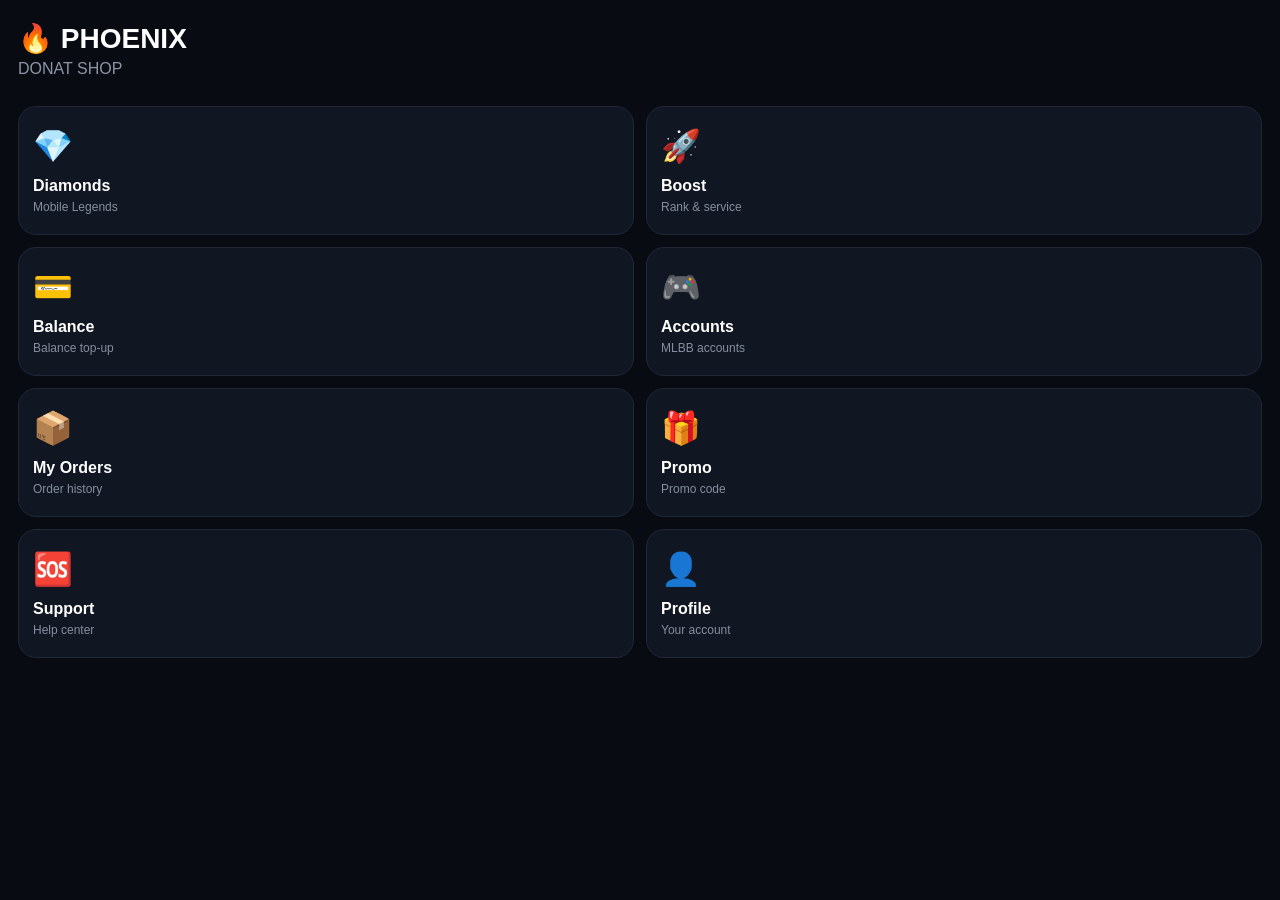
==== webapp/index.html @ 38d4d70e "Add initial HTML structure for Phoenix Donat Shop" ====
<!DOCTYPE html>
<html lang="uz">
<head>
    <meta charset="UTF-8">
    <meta
        name="viewport"
        content="width=device-width, initial-scale=1.0, maximum-scale=1.0, user-scalable=no"
    >

    <title>PHOENIX DONAT SHOP</title>

    <script src="https://telegram.org/js/telegram-web-app.js"></script>

    <style>
        * {
            box-sizing: border-box;
        }

        body {
            margin: 0;
            font-family: Arial, sans-serif;
            background: #080b12;
            color: white;
        }

        .header {
            padding: 22px 18px 10px;
        }

        .logo {
            font-size: 28px;
            font-weight: 800;
        }

        .subtitle {
            color: #8d95a5;
            margin-top: 5px;
        }

        .grid {
            display: grid;
            grid-template-columns: repeat(2, 1fr);
            gap: 12px;
            padding: 18px;
        }

        .card {
            background: #111722;
            border: 1px solid #202838;
            border-radius: 18px;
            padding: 20px 14px;
            min-height: 120px;
            cursor: pointer;
        }

        .icon {
            font-size: 32px;
        }

        .title {
            margin-top: 12px;
            font-size: 16px;
            font-weight: 700;
        }

        .description {
            margin-top: 5px;
            font-size: 12px;
            color: #858e9e;
        }

        .section {
            padding: 0 18px 20px;
        }

        .section-title {
            font-size: 20px;
            font-weight: 800;
            margin-bottom: 12px;
        }

        .package {
            display: flex;
            justify-content: space-between;
            align-items: center;
            background: #111722;
            border: 1px solid #202838;
            border-radius: 15px;
            padding: 15px;
            margin-bottom: 10px;
        }

        .package-name {
            font-weight: 700;
        }

        .package-price {
            color: #54e38e;
            font-weight: 700;
            margin-top: 4px;
        }

        .buy {
            background: #ffb300;
            color: #111;
            border: none;
            border-radius: 11px;
            padding: 10px 14px;
            font-weight: 800;
        }

        .loading {
            text-align: center;
            color: #858e9e;
            padding: 25px;
        }
    </style>
</head>

<body>

    <div class="header">
        <div class="logo">🔥 PHOENIX</div>
        <div class="subtitle">DONAT SHOP</div>
    </div>

    <div class="grid">

        <div class="card" onclick="showDiamonds()">
            <div class="icon">💎</div>
            <div class="title">Diamonds</div>
            <div class="description">Mobile Legends</div>
        </div>

        <div class="card">
            <div class="icon">🚀</div>
            <div class="title">Boost</div>
            <div class="description">Rank & service</div>
        </div>

        <div class="card">
            <div class="icon">💳</div>
            <div class="title">Balance</div>
            <div class="description">Balance top-up</div>
        </div>

        <div class="card">
            <div class="icon">🎮</div>
            <div class="title">Accounts</div>
            <div class="description">MLBB accounts</div>
        </div>

        <div class="card">
            <div class="icon">📦</div>
            <div class="title">My Orders</div>
            <div class="description">Order history</div>
        </div>

        <div class="card">
            <div class="icon">🎁</div>
            <div class="title">Promo</div>
            <div class="description">Promo code</div>
        </div>

        <div class="card">
            <div class="icon">🆘</div>
            <div class="title">Support</div>
            <div class="description">Help center</div>
        </div>

        <div class="card">
            <div class="icon">👤</div>
            <div class="title">Profile</div>
            <div class="description">Your account</div>
        </div>

    </div>

    <div class="section" id="diamondsSection" style="display:none;">

        <div class="section-title">
            💎 Mobile Legends
        </div>

        <div id="packages">
            <div class="loading">
                Paketlar yuklanmoqda...
            </div>
        </div>

    </div>

    <script>

        const tg = window.Telegram.WebApp;

        tg.ready();
        tg.expand();

        async function showDiamonds() {

            const section =
                document.getElementById("diamondsSection");

            section.style.display = "block";

            section.scrollIntoView({
                behavior: "smooth"
            });

            await loadPackages();
        }

        async function loadPackages() {

            const container =
                document.getElementById("packages");

            container.innerHTML =
                '<div class="loading">PlayPay paketlari yuklanmoqda...</div>';

            try {

                const response =
                    await fetch("/api/packages");

                const data =
                    await response.json();

                if (!data.ok) {

                    throw new Error(
                        data.error || "API error"
                    );
                }

                container.innerHTML = "";

                data.packages.forEach(package => {

                    const price =
                        package.charged?.amount ??
                        package.price?.amount ??
                        0;

                    const div =
                        document.createElement("div");

                    div.className = "package";

                    div.innerHTML = `
                        <div>
                            <div class="package-name">
                                💎 ${package.name}
                            </div>

                            <div class="package-price">
                                ${Number(price).toLocaleString()} UZS
                            </div>
                        </div>

                        <button
                            class="buy"
                            onclick="buyPackage(${package.paket_id})"
                        >
                            Olish
                        </button>
                    `;

                    container.appendChild(div);

                });

            } catch (error) {

                container.innerHTML =
                    `<div class="loading">
                        Paketlarni yuklashda xatolik.
                    </div>`;

                console.error(error);
            }
        }

        function buyPackage(packageId) {

            tg.showAlert(
                "Paket ID: " + packageId +
                "\\n\\nKeyingi bosqichda User ID va Server ID kiritish oynasini qo‘shamiz."
            );
        }

    </script>

</body>
  </html>
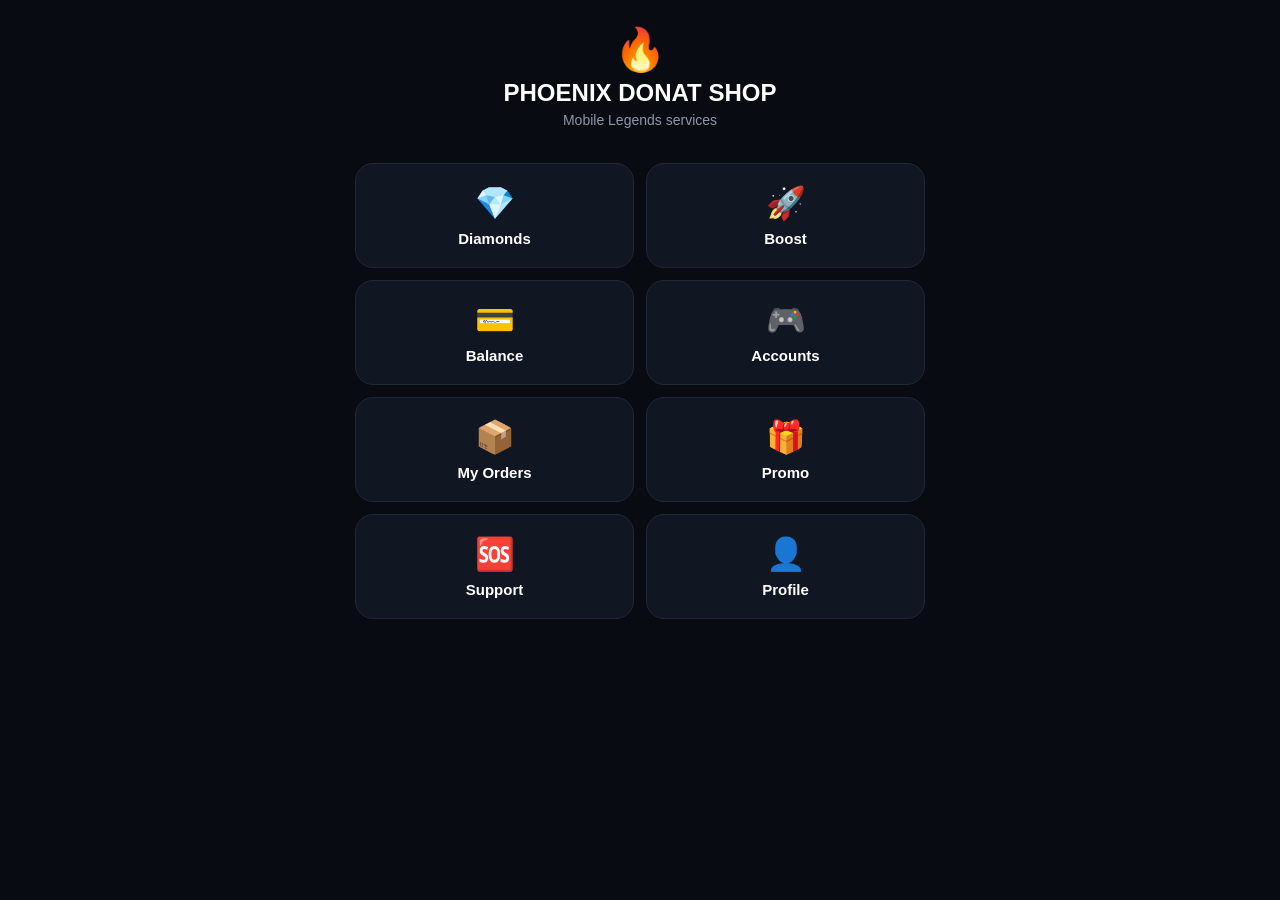
==== commit d21efeee: "Update index.html" ====
--- a/webapp/index.html
+++ b/webapp/index.html
@@ -4,7 +4,7 @@
     <meta charset="UTF-8">
     <meta
         name="viewport"
-        content="width=device-width, initial-scale=1.0, maximum-scale=1.0, user-scalable=no"
+        content="width=device-width, initial-scale=1.0, maximum-scale=1.0"
     >
 
     <title>PHOENIX DONAT SHOP</title>
@@ -14,175 +14,265 @@
     <style>
         * {
             box-sizing: border-box;
+            margin: 0;
+            padding: 0;
         }
 
         body {
-            margin: 0;
             font-family: Arial, sans-serif;
             background: #080b12;
             color: white;
+            min-height: 100vh;
         }
 
         .header {
-            padding: 22px 18px 10px;
+            text-align: center;
+            padding: 25px 15px 20px;
         }
 
         .logo {
-            font-size: 28px;
+            font-size: 42px;
+        }
+
+        .title {
+            font-size: 24px;
             font-weight: 800;
+            margin-top: 5px;
         }
 
         .subtitle {
-            color: #8d95a5;
+            color: #8e96a8;
             margin-top: 5px;
+            font-size: 14px;
+        }
+
+        .container {
+            padding: 15px;
+            max-width: 600px;
+            margin: auto;
         }
 
         .grid {
             display: grid;
             grid-template-columns: repeat(2, 1fr);
             gap: 12px;
-            padding: 18px;
         }
 
         .card {
             background: #111722;
             border: 1px solid #202838;
             border-radius: 18px;
-            padding: 20px 14px;
-            min-height: 120px;
+            padding: 20px 12px;
+            text-align: center;
             cursor: pointer;
+            transition: 0.15s;
+        }
+
+        .card:active {
+            transform: scale(0.97);
         }
 
         .icon {
             font-size: 32px;
-        }
-
-        .title {
-            margin-top: 12px;
-            font-size: 16px;
+            margin-bottom: 8px;
+        }
+
+        .card-title {
+            font-size: 15px;
             font-weight: 700;
         }
 
-        .description {
-            margin-top: 5px;
-            font-size: 12px;
-            color: #858e9e;
-        }
-
         .section {
-            padding: 0 18px 20px;
+            display: none;
+        }
+
+        .section.active {
+            display: block;
+        }
+
+        .back {
+            background: #171e2c;
+            border: none;
+            color: white;
+            padding: 11px 16px;
+            border-radius: 12px;
+            margin-bottom: 15px;
+            cursor: pointer;
         }
 
         .section-title {
-            font-size: 20px;
+            font-size: 22px;
             font-weight: 800;
-            margin-bottom: 12px;
-        }
-
-        .package {
-            display: flex;
-            justify-content: space-between;
-            align-items: center;
+            margin-bottom: 15px;
+        }
+
+        .region {
             background: #111722;
             border: 1px solid #202838;
             border-radius: 15px;
+            padding: 16px;
+            margin-bottom: 10px;
+            cursor: pointer;
+        }
+
+        .region-name {
+            font-weight: 700;
+            font-size: 16px;
+        }
+
+        .region-info {
+            color: #8e96a8;
+            font-size: 12px;
+            margin-top: 5px;
+        }
+
+        .package {
+            background: #111722;
+            border: 1px solid #202838;
+            border-radius: 16px;
             padding: 15px;
             margin-bottom: 10px;
         }
 
         .package-name {
             font-weight: 700;
+            font-size: 16px;
         }
 
         .package-price {
-            color: #54e38e;
-            font-weight: 700;
-            margin-top: 4px;
+            margin-top: 8px;
+            font-size: 15px;
+            color: #b9c2d4;
         }
 
         .buy {
-            background: #ffb300;
-            color: #111;
+            width: 100%;
             border: none;
+            background: #ffffff;
+            color: #080b12;
+            padding: 11px;
             border-radius: 11px;
-            padding: 10px 14px;
+            margin-top: 12px;
             font-weight: 800;
+            cursor: pointer;
         }
 
         .loading {
             text-align: center;
-            color: #858e9e;
-            padding: 25px;
+            color: #8e96a8;
+            padding: 30px 10px;
+        }
+
+        .error {
+            background: #28151a;
+            border: 1px solid #54252e;
+            color: #ff9ba8;
+            padding: 15px;
+            border-radius: 14px;
+            margin-bottom: 12px;
+        }
+
+        .empty {
+            text-align: center;
+            color: #8e96a8;
+            padding: 30px 10px;
         }
     </style>
 </head>
 
 <body>
 
-    <div class="header">
-        <div class="logo">🔥 PHOENIX</div>
-        <div class="subtitle">DONAT SHOP</div>
-    </div>
-
-    <div class="grid">
-
-        <div class="card" onclick="showDiamonds()">
-            <div class="icon">💎</div>
-            <div class="title">Diamonds</div>
-            <div class="description">Mobile Legends</div>
-        </div>
-
-        <div class="card">
-            <div class="icon">🚀</div>
-            <div class="title">Boost</div>
-            <div class="description">Rank & service</div>
-        </div>
-
-        <div class="card">
-            <div class="icon">💳</div>
-            <div class="title">Balance</div>
-            <div class="description">Balance top-up</div>
-        </div>
-
-        <div class="card">
-            <div class="icon">🎮</div>
-            <div class="title">Accounts</div>
-            <div class="description">MLBB accounts</div>
-        </div>
-
-        <div class="card">
-            <div class="icon">📦</div>
-            <div class="title">My Orders</div>
-            <div class="description">Order history</div>
-        </div>
-
-        <div class="card">
-            <div class="icon">🎁</div>
-            <div class="title">Promo</div>
-            <div class="description">Promo code</div>
-        </div>
-
-        <div class="card">
-            <div class="icon">🆘</div>
-            <div class="title">Support</div>
-            <div class="description">Help center</div>
-        </div>
-
-        <div class="card">
-            <div class="icon">👤</div>
-            <div class="title">Profile</div>
-            <div class="description">Your account</div>
-        </div>
-
-    </div>
-
-    <div class="section" id="diamondsSection" style="display:none;">
+<div class="header">
+    <div class="logo">🔥</div>
+    <div class="title">PHOENIX DONAT SHOP</div>
+    <div class="subtitle">Mobile Legends services</div>
+</div>
+
+
+<div class="container">
+
+    <!-- MAIN -->
+    <div id="main" class="section active">
+
+        <div class="grid">
+
+            <div class="card" onclick="openDiamonds()">
+                <div class="icon">💎</div>
+                <div class="card-title">Diamonds</div>
+            </div>
+
+            <div class="card" onclick="showSection('boost')">
+                <div class="icon">🚀</div>
+                <div class="card-title">Boost</div>
+            </div>
+
+            <div class="card" onclick="showSection('balance')">
+                <div class="icon">💳</div>
+                <div class="card-title">Balance</div>
+            </div>
+
+            <div class="card" onclick="showSection('accounts')">
+                <div class="icon">🎮</div>
+                <div class="card-title">Accounts</div>
+            </div>
+
+            <div class="card" onclick="showSection('orders')">
+                <div class="icon">📦</div>
+                <div class="card-title">My Orders</div>
+            </div>
+
+            <div class="card" onclick="showSection('promo')">
+                <div class="icon">🎁</div>
+                <div class="card-title">Promo</div>
+            </div>
+
+            <div class="card" onclick="showSection('support')">
+                <div class="icon">🆘</div>
+                <div class="card-title">Support</div>
+            </div>
+
+            <div class="card" onclick="showSection('profile')">
+                <div class="icon">👤</div>
+                <div class="card-title">Profile</div>
+            </div>
+
+        </div>
+
+    </div>
+
+
+    <!-- DIAMONDS -->
+    <div id="diamonds" class="section">
+
+        <button class="back" onclick="showSection('main')">
+            ← Orqaga
+        </button>
 
         <div class="section-title">
             💎 Mobile Legends
         </div>
 
-        <div id="packages">
+        <div id="regions">
+            <div class="loading">
+                Regionlar yuklanmoqda...
+            </div>
+        </div>
+
+    </div>
+
+
+    <!-- PACKAGES -->
+    <div id="packages" class="section">
+
+        <button class="back" onclick="openDiamonds()">
+            ← Regionlar
+        </button>
+
+        <div id="packageTitle" class="section-title">
+            💎 Paketlar
+        </div>
+
+        <div id="packageList">
             <div class="loading">
                 Paketlar yuklanmoqda...
             </div>
@@ -190,107 +280,345 @@
 
     </div>
 
-    <script>
-
-        const tg = window.Telegram.WebApp;
-
-        tg.ready();
-        tg.expand();
-
-        async function showDiamonds() {
-
-            const section =
-                document.getElementById("diamondsSection");
-
-            section.style.display = "block";
-
-            section.scrollIntoView({
-                behavior: "smooth"
+
+    <!-- OTHER SECTIONS -->
+
+    <div id="boost" class="section">
+        <button class="back" onclick="showSection('main')">
+            ← Orqaga
+        </button>
+
+        <div class="section-title">🚀 Boost</div>
+
+        <div class="empty">
+            Boost xizmatlari tez orada qo‘shiladi.
+        </div>
+    </div>
+
+
+    <div id="balance" class="section">
+        <button class="back" onclick="showSection('main')">
+            ← Orqaga
+        </button>
+
+        <div class="section-title">💳 Balance</div>
+
+        <div class="empty">
+            Balance to‘ldirish tizimi tez orada qo‘shiladi.
+        </div>
+    </div>
+
+
+    <div id="accounts" class="section">
+        <button class="back" onclick="showSection('main')">
+            ← Orqaga
+        </button>
+
+        <div class="section-title">🎮 MLBB Accounts</div>
+
+        <div class="empty">
+            Account marketplace tez orada qo‘shiladi.
+        </div>
+    </div>
+
+
+    <div id="orders" class="section">
+        <button class="back" onclick="showSection('main')">
+            ← Orqaga
+        </button>
+
+        <div class="section-title">📦 My Orders</div>
+
+        <div class="empty">
+            Buyurtmalar hozircha mavjud emas.
+        </div>
+    </div>
+
+
+    <div id="promo" class="section">
+        <button class="back" onclick="showSection('main')">
+            ← Orqaga
+        </button>
+
+        <div class="section-title">🎁 Promo</div>
+
+        <div class="empty">
+            Promo kod tizimi tez orada qo‘shiladi.
+        </div>
+    </div>
+
+
+    <div id="support" class="section">
+        <button class="back" onclick="showSection('main')">
+            ← Orqaga
+        </button>
+
+        <div class="section-title">🆘 Support</div>
+
+        <div class="empty">
+            Support tizimi tez orada qo‘shiladi.
+        </div>
+    </div>
+
+
+    <div id="profile" class="section">
+        <button class="back" onclick="showSection('main')">
+            ← Orqaga
+        </button>
+
+        <div class="section-title">👤 Profile</div>
+
+        <div class="empty">
+            Profil tizimi tez orada qo‘shiladi.
+        </div>
+    </div>
+
+</div>
+
+
+<script>
+
+    const tg = window.Telegram.WebApp;
+
+    tg.ready();
+    tg.expand();
+
+
+    function showSection(id) {
+
+        document.querySelectorAll(".section").forEach(section => {
+            section.classList.remove("active");
+        });
+
+        document.getElementById(id).classList.add("active");
+
+        window.scrollTo(0, 0);
+    }
+
+
+    async function openDiamonds() {
+
+        showSection("diamonds");
+
+        const container = document.getElementById("regions");
+
+        container.innerHTML = `
+            <div class="loading">
+                Regionlar yuklanmoqda...
+            </div>
+        `;
+
+        try {
+
+            const response = await fetch("/api/regions");
+
+            const data = await response.json();
+
+            if (!data.ok) {
+                throw new Error(data.error || "API error");
+            }
+
+            const regions = data.regions || [];
+
+            if (regions.length === 0) {
+
+                container.innerHTML = `
+                    <div class="empty">
+                        MLBB regionlari topilmadi.
+                    </div>
+                `;
+
+                return;
+            }
+
+            container.innerHTML = "";
+
+            regions.forEach(game => {
+
+                const div = document.createElement("div");
+
+                div.className = "region";
+
+                div.innerHTML = `
+                    <div class="region-name">
+                        ${escapeHtml(game.name)}
+                    </div>
+
+                    <div class="region-info">
+                        ${game.packages_count || 0} ta paket
+                        ${game.requires_server ? " • Server ID kerak" : ""}
+                    </div>
+                `;
+
+                div.onclick = () => {
+                    loadPackages(
+                        game.game_id,
+                        game.name
+                    );
+                };
+
+                container.appendChild(div);
+
             });
 
-            await loadPackages();
-        }
-
-        async function loadPackages() {
-
-            const container =
-                document.getElementById("packages");
-
-            container.innerHTML =
-                '<div class="loading">PlayPay paketlari yuklanmoqda...</div>';
-
-            try {
-
-                const response =
-                    await fetch("/api/packages");
-
-                const data =
-                    await response.json();
-
-                if (!data.ok) {
-
-                    throw new Error(
-                        data.error || "API error"
+        } catch (error) {
+
+            console.error(error);
+
+            container.innerHTML = `
+                <div class="error">
+                    ❌ Regionlarni yuklashda xatolik:
+                    ${escapeHtml(error.message)}
+                </div>
+            `;
+        }
+    }
+
+
+    async function loadPackages(gameId, gameName) {
+
+        showSection("packages");
+
+        document.getElementById("packageTitle").innerText =
+            "💎 " + gameName;
+
+        const container =
+            document.getElementById("packageList");
+
+        container.innerHTML = `
+            <div class="loading">
+                Paketlar yuklanmoqda...
+            </div>
+        `;
+
+        try {
+
+            const response =
+                await fetch(`/api/packages/${gameId}`);
+
+            const data =
+                await response.json();
+
+            if (!data.ok) {
+                throw new Error(
+                    data.error || "API error"
+                );
+            }
+
+            const packages =
+                data.packages || [];
+
+            if (packages.length === 0) {
+
+                container.innerHTML = `
+                    <div class="empty">
+                        Bu region uchun paket topilmadi.
+                    </div>
+                `;
+
+                return;
+            }
+
+            container.innerHTML = "";
+
+            packages.forEach(pkg => {
+
+                const price =
+                    pkg.charged?.amount ??
+                    pkg.price?.amount ??
+                    0;
+
+                const currency =
+                    pkg.charged?.currency ??
+                    pkg.price?.currency ??
+                    "UZS";
+
+                const div =
+                    document.createElement("div");
+
+                div.className = "package";
+
+                div.innerHTML = `
+                    <div class="package-name">
+                        💎 ${escapeHtml(pkg.name || "Package")}
+                    </div>
+
+                    <div class="package-price">
+                        ${formatMoney(price)} ${currency}
+                    </div>
+
+                    <button class="buy">
+                        Olish
+                    </button>
+                `;
+
+                div.querySelector(".buy").onclick = () => {
+
+                    buyPackage(
+                        gameId,
+                        gameName,
+                        pkg
                     );
-                }
-
-                container.innerHTML = "";
-
-                data.packages.forEach(package => {
-
-                    const price =
-                        package.charged?.amount ??
-                        package.price?.amount ??
-                        0;
-
-                    const div =
-                        document.createElement("div");
-
-                    div.className = "package";
-
-                    div.innerHTML = `
-                        <div>
-                            <div class="package-name">
-                                💎 ${package.name}
-                            </div>
-
-                            <div class="package-price">
-                                ${Number(price).toLocaleString()} UZS
-                            </div>
-                        </div>
-
-                        <button
-                            class="buy"
-                            onclick="buyPackage(${package.paket_id})"
-                        >
-                            Olish
-                        </button>
-                    `;
-
-                    container.appendChild(div);
-
-                });
-
-            } catch (error) {
-
-                container.innerHTML =
-                    `<div class="loading">
-                        Paketlarni yuklashda xatolik.
-                    </div>`;
-
-                console.error(error);
-            }
-        }
-
-        function buyPackage(packageId) {
-
-            tg.showAlert(
-                "Paket ID: " + packageId +
-                "\\n\\nKeyingi bosqichda User ID va Server ID kiritish oynasini qo‘shamiz."
-            );
-        }
-
-    </script>
+
+                };
+
+                container.appendChild(div);
+
+            });
+
+        } catch (error) {
+
+            console.error(error);
+
+            container.innerHTML = `
+                <div class="error">
+                    ❌ Paketlarni yuklashda xatolik:
+                    ${escapeHtml(error.message)}
+                </div>
+            `;
+        }
+    }
+
+
+    function buyPackage(gameId, gameName, pkg) {
+
+        const price =
+            pkg.charged?.amount ??
+            pkg.price?.amount ??
+            0;
+
+        tg.showAlert(
+            "Tanlangan paket: " +
+            (pkg.name || "Package") +
+            "\nNarx: " +
+            formatMoney(price) +
+            " UZS" +
+            "\n\nKeyingi bosqichda User ID va Server ID kiritish oynasini qo‘shamiz."
+        );
+    }
+
+
+    function formatMoney(number) {
+
+        return Number(number).toLocaleString(
+            "uz-UZ"
+        );
+
+    }
+
+
+    function escapeHtml(value) {
+
+        return String(value)
+            .replaceAll("&", "&amp;")
+            .replaceAll("<", "&lt;")
+            .replaceAll(">", "&gt;")
+            .replaceAll('"', "&quot;")
+            .replaceAll("'", "&#039;");
+
+    }
+
+</script>
 
 </body>
-  </html>
+</html>
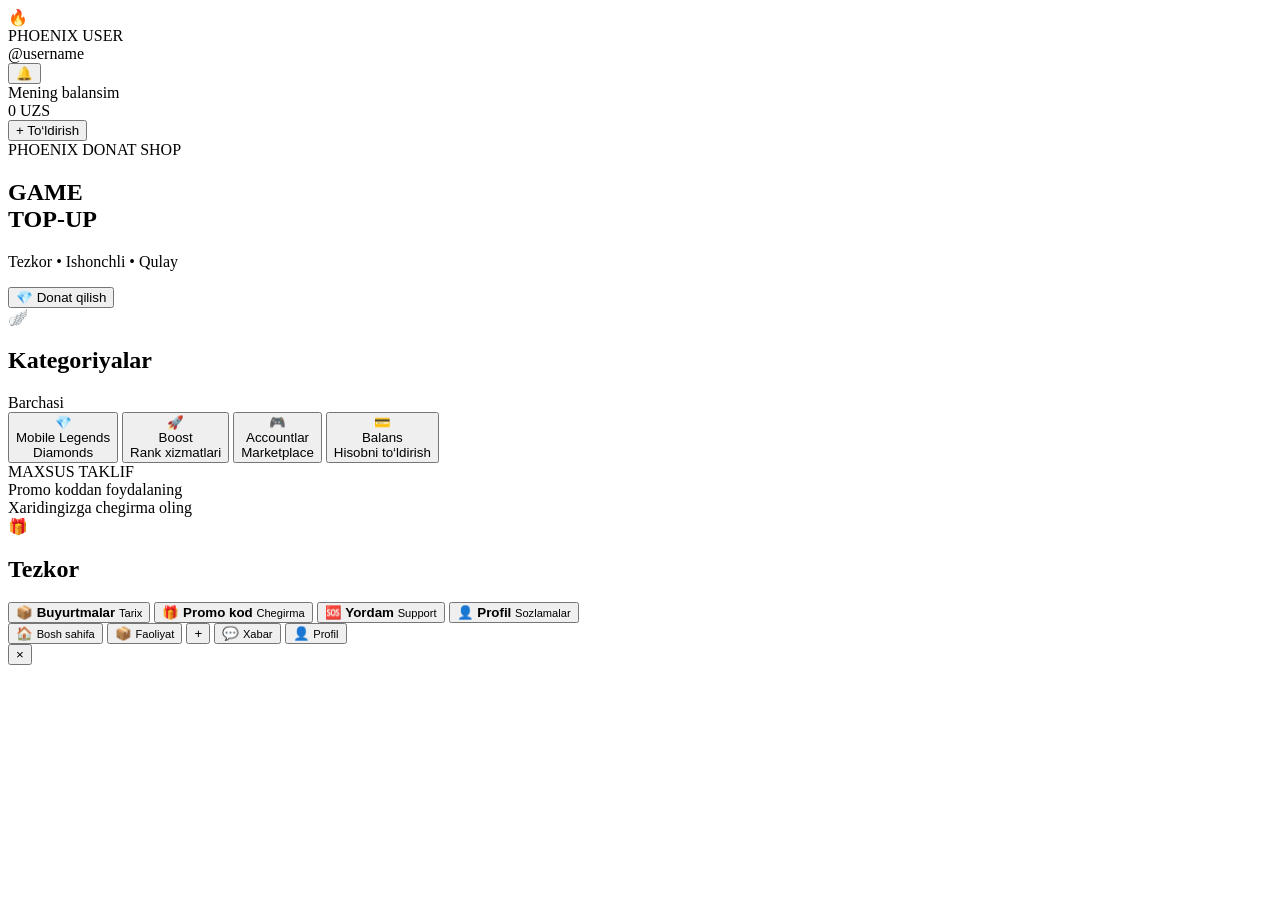
==== commit 7500a2fd: "Update index.html" ====
--- a/webapp/index.html
+++ b/webapp/index.html
@@ -2,623 +2,397 @@
 <html lang="uz">
 <head>
     <meta charset="UTF-8">
+
     <meta
         name="viewport"
-        content="width=device-width, initial-scale=1.0, maximum-scale=1.0"
+        content="width=device-width, initial-scale=1.0, maximum-scale=1.0, user-scalable=no"
     >
 
     <title>PHOENIX DONAT SHOP</title>
 
     <script src="https://telegram.org/js/telegram-web-app.js"></script>
 
-    <style>
-        * {
-            box-sizing: border-box;
-            margin: 0;
-            padding: 0;
-        }
-
-        body {
-            font-family: Arial, sans-serif;
-            background: #080b12;
-            color: white;
-            min-height: 100vh;
-        }
-
-        .header {
-            text-align: center;
-            padding: 25px 15px 20px;
-        }
-
-        .logo {
-            font-size: 42px;
-        }
-
-        .title {
-            font-size: 24px;
-            font-weight: 800;
-            margin-top: 5px;
-        }
-
-        .subtitle {
-            color: #8e96a8;
-            margin-top: 5px;
-            font-size: 14px;
-        }
-
-        .container {
-            padding: 15px;
-            max-width: 600px;
-            margin: auto;
-        }
-
-        .grid {
-            display: grid;
-            grid-template-columns: repeat(2, 1fr);
-            gap: 12px;
-        }
-
-        .card {
-            background: #111722;
-            border: 1px solid #202838;
-            border-radius: 18px;
-            padding: 20px 12px;
-            text-align: center;
-            cursor: pointer;
-            transition: 0.15s;
-        }
-
-        .card:active {
-            transform: scale(0.97);
-        }
-
-        .icon {
-            font-size: 32px;
-            margin-bottom: 8px;
-        }
-
-        .card-title {
-            font-size: 15px;
-            font-weight: 700;
-        }
-
-        .section {
-            display: none;
-        }
-
-        .section.active {
-            display: block;
-        }
-
-        .back {
-            background: #171e2c;
-            border: none;
-            color: white;
-            padding: 11px 16px;
-            border-radius: 12px;
-            margin-bottom: 15px;
-            cursor: pointer;
-        }
-
-        .section-title {
-            font-size: 22px;
-            font-weight: 800;
-            margin-bottom: 15px;
-        }
-
-        .region {
-            background: #111722;
-            border: 1px solid #202838;
-            border-radius: 15px;
-            padding: 16px;
-            margin-bottom: 10px;
-            cursor: pointer;
-        }
-
-        .region-name {
-            font-weight: 700;
-            font-size: 16px;
-        }
-
-        .region-info {
-            color: #8e96a8;
-            font-size: 12px;
-            margin-top: 5px;
-        }
-
-        .package {
-            background: #111722;
-            border: 1px solid #202838;
-            border-radius: 16px;
-            padding: 15px;
-            margin-bottom: 10px;
-        }
-
-        .package-name {
-            font-weight: 700;
-            font-size: 16px;
-        }
-
-        .package-price {
-            margin-top: 8px;
-            font-size: 15px;
-            color: #b9c2d4;
-        }
-
-        .buy {
-            width: 100%;
-            border: none;
-            background: #ffffff;
-            color: #080b12;
-            padding: 11px;
-            border-radius: 11px;
-            margin-top: 12px;
-            font-weight: 800;
-            cursor: pointer;
-        }
-
-        .loading {
-            text-align: center;
-            color: #8e96a8;
-            padding: 30px 10px;
-        }
-
-        .error {
-            background: #28151a;
-            border: 1px solid #54252e;
-            color: #ff9ba8;
-            padding: 15px;
-            border-radius: 14px;
-            margin-bottom: 12px;
-        }
-
-        .empty {
-            text-align: center;
-            color: #8e96a8;
-            padding: 30px 10px;
-        }
-    </style>
+    <link
+        rel="stylesheet"
+        href="/style.css?v=1"
+    >
 </head>
 
 <body>
 
-<div class="header">
-    <div class="logo">🔥</div>
-    <div class="title">PHOENIX DONAT SHOP</div>
-    <div class="subtitle">Mobile Legends services</div>
+<div id="app">
+
+    <!-- HEADER -->
+    <header class="top-header">
+
+        <div class="profile-mini">
+
+            <div
+                class="avatar"
+                id="userAvatar"
+            >
+                🔥
+            </div>
+
+            <div>
+                <div
+                    class="user-name"
+                    id="userName"
+                >
+                    PHOENIX USER
+                </div>
+
+                <div
+                    class="user-username"
+                    id="userUsername"
+                >
+                    @username
+                </div>
+            </div>
+
+        </div>
+
+        <button
+            class="notification-btn"
+            onclick="openNotifications()"
+        >
+            🔔
+        </button>
+
+    </header>
+
+
+    <!-- BALANCE -->
+    <section class="balance-card">
+
+        <div>
+            <div class="balance-title">
+                Mening balansim
+            </div>
+
+            <div
+                class="balance-value"
+                id="balanceValue"
+            >
+                0 UZS
+            </div>
+        </div>
+
+        <button
+            class="balance-button"
+            onclick="openBalance()"
+        >
+            + To‘ldirish
+        </button>
+
+    </section>
+
+
+    <!-- HERO -->
+    <section class="hero">
+
+        <div class="hero-glow"></div>
+
+        <div class="hero-content">
+
+            <div class="hero-small">
+                PHOENIX DONAT SHOP
+            </div>
+
+            <h1>
+                GAME<br>
+                <span>TOP-UP</span>
+            </h1>
+
+            <p>
+                Tezkor • Ishonchli • Qulay
+            </p>
+
+            <button
+                class="hero-button"
+                onclick="openDiamonds()"
+            >
+                💎 Donat qilish
+            </button>
+
+        </div>
+
+        <div class="hero-character">
+            🪽
+        </div>
+
+    </section>
+
+
+    <!-- CATEGORIES -->
+    <section class="section">
+
+        <div class="section-header">
+
+            <h2>
+                Kategoriyalar
+            </h2>
+
+            <span>
+                Barchasi
+            </span>
+
+        </div>
+
+
+        <div class="category-grid">
+
+            <button
+                class="category-card mlbb"
+                onclick="openDiamonds()"
+            >
+
+                <div class="category-image">
+                    💎
+                </div>
+
+                <div class="category-name">
+                    Mobile Legends
+                </div>
+
+                <div class="category-sub">
+                    Diamonds
+                </div>
+
+            </button>
+
+
+            <button
+                class="category-card boost"
+                onclick="openBoost()"
+            >
+
+                <div class="category-image">
+                    🚀
+                </div>
+
+                <div class="category-name">
+                    Boost
+                </div>
+
+                <div class="category-sub">
+                    Rank xizmatlari
+                </div>
+
+            </button>
+
+
+            <button
+                class="category-card accounts"
+                onclick="openAccounts()"
+            >
+
+                <div class="category-image">
+                    🎮
+                </div>
+
+                <div class="category-name">
+                    Accountlar
+                </div>
+
+                <div class="category-sub">
+                    Marketplace
+                </div>
+
+            </button>
+
+
+            <button
+                class="category-card balance"
+                onclick="openBalance()"
+            >
+
+                <div class="category-image">
+                    💳
+                </div>
+
+                <div class="category-name">
+                    Balans
+                </div>
+
+                <div class="category-sub">
+                    Hisobni to‘ldirish
+                </div>
+
+            </button>
+
+        </div>
+
+    </section>
+
+
+    <!-- PROMO -->
+    <section class="promo-banner">
+
+        <div>
+
+            <div class="promo-label">
+                MAXSUS TAKLIF
+            </div>
+
+            <div class="promo-title">
+                Promo koddan foydalaning
+            </div>
+
+            <div class="promo-text">
+                Xaridingizga chegirma oling
+            </div>
+
+        </div>
+
+        <div class="promo-icon">
+            🎁
+        </div>
+
+    </section>
+
+
+    <!-- QUICK MENU -->
+    <section class="section">
+
+        <div class="section-header">
+
+            <h2>
+                Tezkor
+            </h2>
+
+        </div>
+
+
+        <div class="quick-grid">
+
+            <button
+                onclick="openOrders()"
+                class="quick-card"
+            >
+                <span>📦</span>
+                <b>Buyurtmalar</b>
+                <small>Tarix</small>
+            </button>
+
+
+            <button
+                onclick="openPromo()"
+                class="quick-card"
+            >
+                <span>🎁</span>
+                <b>Promo kod</b>
+                <small>Chegirma</small>
+            </button>
+
+
+            <button
+                onclick="openSupport()"
+                class="quick-card"
+            >
+                <span>🆘</span>
+                <b>Yordam</b>
+                <small>Support</small>
+            </button>
+
+
+            <button
+                onclick="openProfile()"
+                class="quick-card"
+            >
+                <span>👤</span>
+                <b>Profil</b>
+                <small>Sozlamalar</small>
+            </button>
+
+        </div>
+
+    </section>
+
+
+    <!-- CONTENT AREA -->
+    <main id="contentArea"></main>
+
+
+    <!-- BOTTOM NAVIGATION -->
+    <nav class="bottom-nav">
+
+        <button
+            class="nav-item active"
+            onclick="goHome()"
+        >
+            <span>🏠</span>
+            <small>Bosh sahifa</small>
+        </button>
+
+
+        <button
+            class="nav-item"
+            onclick="openOrders()"
+        >
+            <span>📦</span>
+            <small>Faoliyat</small>
+        </button>
+
+
+        <button
+            class="nav-center"
+            onclick="openDiamonds()"
+        >
+            +
+        </button>
+
+
+        <button
+            class="nav-item"
+            onclick="openNotifications()"
+        >
+            <span>💬</span>
+            <small>Xabar</small>
+        </button>
+
+
+        <button
+            class="nav-item"
+            onclick="openProfile()"
+        >
+            <span>👤</span>
+            <small>Profil</small>
+        </button>
+
+    </nav>
+
 </div>
 
 
-<div class="container">
-
-    <!-- MAIN -->
-    <div id="main" class="section active">
-
-        <div class="grid">
-
-            <div class="card" onclick="openDiamonds()">
-                <div class="icon">💎</div>
-                <div class="card-title">Diamonds</div>
-            </div>
-
-            <div class="card" onclick="showSection('boost')">
-                <div class="icon">🚀</div>
-                <div class="card-title">Boost</div>
-            </div>
-
-            <div class="card" onclick="showSection('balance')">
-                <div class="icon">💳</div>
-                <div class="card-title">Balance</div>
-            </div>
-
-            <div class="card" onclick="showSection('accounts')">
-                <div class="icon">🎮</div>
-                <div class="card-title">Accounts</div>
-            </div>
-
-            <div class="card" onclick="showSection('orders')">
-                <div class="icon">📦</div>
-                <div class="card-title">My Orders</div>
-            </div>
-
-            <div class="card" onclick="showSection('promo')">
-                <div class="icon">🎁</div>
-                <div class="card-title">Promo</div>
-            </div>
-
-            <div class="card" onclick="showSection('support')">
-                <div class="icon">🆘</div>
-                <div class="card-title">Support</div>
-            </div>
-
-            <div class="card" onclick="showSection('profile')">
-                <div class="icon">👤</div>
-                <div class="card-title">Profile</div>
-            </div>
-
-        </div>
+<!-- MODAL -->
+<div
+    class="modal"
+    id="modal"
+>
+
+    <div
+        class="modal-background"
+        onclick="closeModal()"
+    ></div>
+
+    <div class="modal-box">
+
+        <button
+            class="modal-close"
+            onclick="closeModal()"
+        >
+            ×
+        </button>
+
+        <div id="modalContent"></div>
 
     </div>
 
-
-    <!-- DIAMONDS -->
-    <div id="diamonds" class="section">
-
-        <button class="back" onclick="showSection('main')">
-            ← Orqaga
-        </button>
-
-        <div class="section-title">
-            💎 Mobile Legends
-        </div>
-
-        <div id="regions">
-            <div class="loading">
-                Regionlar yuklanmoqda...
-            </div>
-        </div>
-
-    </div>
-
-
-    <!-- PACKAGES -->
-    <div id="packages" class="section">
-
-        <button class="back" onclick="openDiamonds()">
-            ← Regionlar
-        </button>
-
-        <div id="packageTitle" class="section-title">
-            💎 Paketlar
-        </div>
-
-        <div id="packageList">
-            <div class="loading">
-                Paketlar yuklanmoqda...
-            </div>
-        </div>
-
-    </div>
-
-
-    <!-- OTHER SECTIONS -->
-
-    <div id="boost" class="section">
-        <button class="back" onclick="showSection('main')">
-            ← Orqaga
-        </button>
-
-        <div class="section-title">🚀 Boost</div>
-
-        <div class="empty">
-            Boost xizmatlari tez orada qo‘shiladi.
-        </div>
-    </div>
-
-
-    <div id="balance" class="section">
-        <button class="back" onclick="showSection('main')">
-            ← Orqaga
-        </button>
-
-        <div class="section-title">💳 Balance</div>
-
-        <div class="empty">
-            Balance to‘ldirish tizimi tez orada qo‘shiladi.
-        </div>
-    </div>
-
-
-    <div id="accounts" class="section">
-        <button class="back" onclick="showSection('main')">
-            ← Orqaga
-        </button>
-
-        <div class="section-title">🎮 MLBB Accounts</div>
-
-        <div class="empty">
-            Account marketplace tez orada qo‘shiladi.
-        </div>
-    </div>
-
-
-    <div id="orders" class="section">
-        <button class="back" onclick="showSection('main')">
-            ← Orqaga
-        </button>
-
-        <div class="section-title">📦 My Orders</div>
-
-        <div class="empty">
-            Buyurtmalar hozircha mavjud emas.
-        </div>
-    </div>
-
-
-    <div id="promo" class="section">
-        <button class="back" onclick="showSection('main')">
-            ← Orqaga
-        </button>
-
-        <div class="section-title">🎁 Promo</div>
-
-        <div class="empty">
-            Promo kod tizimi tez orada qo‘shiladi.
-        </div>
-    </div>
-
-
-    <div id="support" class="section">
-        <button class="back" onclick="showSection('main')">
-            ← Orqaga
-        </button>
-
-        <div class="section-title">🆘 Support</div>
-
-        <div class="empty">
-            Support tizimi tez orada qo‘shiladi.
-        </div>
-    </div>
-
-
-    <div id="profile" class="section">
-        <button class="back" onclick="showSection('main')">
-            ← Orqaga
-        </button>
-
-        <div class="section-title">👤 Profile</div>
-
-        <div class="empty">
-            Profil tizimi tez orada qo‘shiladi.
-        </div>
-    </div>
-
 </div>
 
 
-<script>
-
-    const tg = window.Telegram.WebApp;
-
-    tg.ready();
-    tg.expand();
-
-
-    function showSection(id) {
-
-        document.querySelectorAll(".section").forEach(section => {
-            section.classList.remove("active");
-        });
-
-        document.getElementById(id).classList.add("active");
-
-        window.scrollTo(0, 0);
-    }
-
-
-    async function openDiamonds() {
-
-        showSection("diamonds");
-
-        const container = document.getElementById("regions");
-
-        container.innerHTML = `
-            <div class="loading">
-                Regionlar yuklanmoqda...
-            </div>
-        `;
-
-        try {
-
-            const response = await fetch("/api/regions");
-
-            const data = await response.json();
-
-            if (!data.ok) {
-                throw new Error(data.error || "API error");
-            }
-
-            const regions = data.regions || [];
-
-            if (regions.length === 0) {
-
-                container.innerHTML = `
-                    <div class="empty">
-                        MLBB regionlari topilmadi.
-                    </div>
-                `;
-
-                return;
-            }
-
-            container.innerHTML = "";
-
-            regions.forEach(game => {
-
-                const div = document.createElement("div");
-
-                div.className = "region";
-
-                div.innerHTML = `
-                    <div class="region-name">
-                        ${escapeHtml(game.name)}
-                    </div>
-
-                    <div class="region-info">
-                        ${game.packages_count || 0} ta paket
-                        ${game.requires_server ? " • Server ID kerak" : ""}
-                    </div>
-                `;
-
-                div.onclick = () => {
-                    loadPackages(
-                        game.game_id,
-                        game.name
-                    );
-                };
-
-                container.appendChild(div);
-
-            });
-
-        } catch (error) {
-
-            console.error(error);
-
-            container.innerHTML = `
-                <div class="error">
-                    ❌ Regionlarni yuklashda xatolik:
-                    ${escapeHtml(error.message)}
-                </div>
-            `;
-        }
-    }
-
-
-    async function loadPackages(gameId, gameName) {
-
-        showSection("packages");
-
-        document.getElementById("packageTitle").innerText =
-            "💎 " + gameName;
-
-        const container =
-            document.getElementById("packageList");
-
-        container.innerHTML = `
-            <div class="loading">
-                Paketlar yuklanmoqda...
-            </div>
-        `;
-
-        try {
-
-            const response =
-                await fetch(`/api/packages/${gameId}`);
-
-            const data =
-                await response.json();
-
-            if (!data.ok) {
-                throw new Error(
-                    data.error || "API error"
-                );
-            }
-
-            const packages =
-                data.packages || [];
-
-            if (packages.length === 0) {
-
-                container.innerHTML = `
-                    <div class="empty">
-                        Bu region uchun paket topilmadi.
-                    </div>
-                `;
-
-                return;
-            }
-
-            container.innerHTML = "";
-
-            packages.forEach(pkg => {
-
-                const price =
-                    pkg.charged?.amount ??
-                    pkg.price?.amount ??
-                    0;
-
-                const currency =
-                    pkg.charged?.currency ??
-                    pkg.price?.currency ??
-                    "UZS";
-
-                const div =
-                    document.createElement("div");
-
-                div.className = "package";
-
-                div.innerHTML = `
-                    <div class="package-name">
-                        💎 ${escapeHtml(pkg.name || "Package")}
-                    </div>
-
-                    <div class="package-price">
-                        ${formatMoney(price)} ${currency}
-                    </div>
-
-                    <button class="buy">
-                        Olish
-                    </button>
-                `;
-
-                div.querySelector(".buy").onclick = () => {
-
-                    buyPackage(
-                        gameId,
-                        gameName,
-                        pkg
-                    );
-
-                };
-
-                container.appendChild(div);
-
-            });
-
-        } catch (error) {
-
-            console.error(error);
-
-            container.innerHTML = `
-                <div class="error">
-                    ❌ Paketlarni yuklashda xatolik:
-                    ${escapeHtml(error.message)}
-                </div>
-            `;
-        }
-    }
-
-
-    function buyPackage(gameId, gameName, pkg) {
-
-        const price =
-            pkg.charged?.amount ??
-            pkg.price?.amount ??
-            0;
-
-        tg.showAlert(
-            "Tanlangan paket: " +
-            (pkg.name || "Package") +
-            "\nNarx: " +
-            formatMoney(price) +
-            " UZS" +
-            "\n\nKeyingi bosqichda User ID va Server ID kiritish oynasini qo‘shamiz."
-        );
-    }
-
-
-    function formatMoney(number) {
-
-        return Number(number).toLocaleString(
-            "uz-UZ"
-        );
-
-    }
-
-
-    function escapeHtml(value) {
-
-        return String(value)
-            .replaceAll("&", "&amp;")
-            .replaceAll("<", "&lt;")
-            .replaceAll(">", "&gt;")
-            .replaceAll('"', "&quot;")
-            .replaceAll("'", "&#039;");
-
-    }
-
-</script>
+<script src="/app.js?v=1"></script>
 
 </body>
-</html>
+                                  </html>
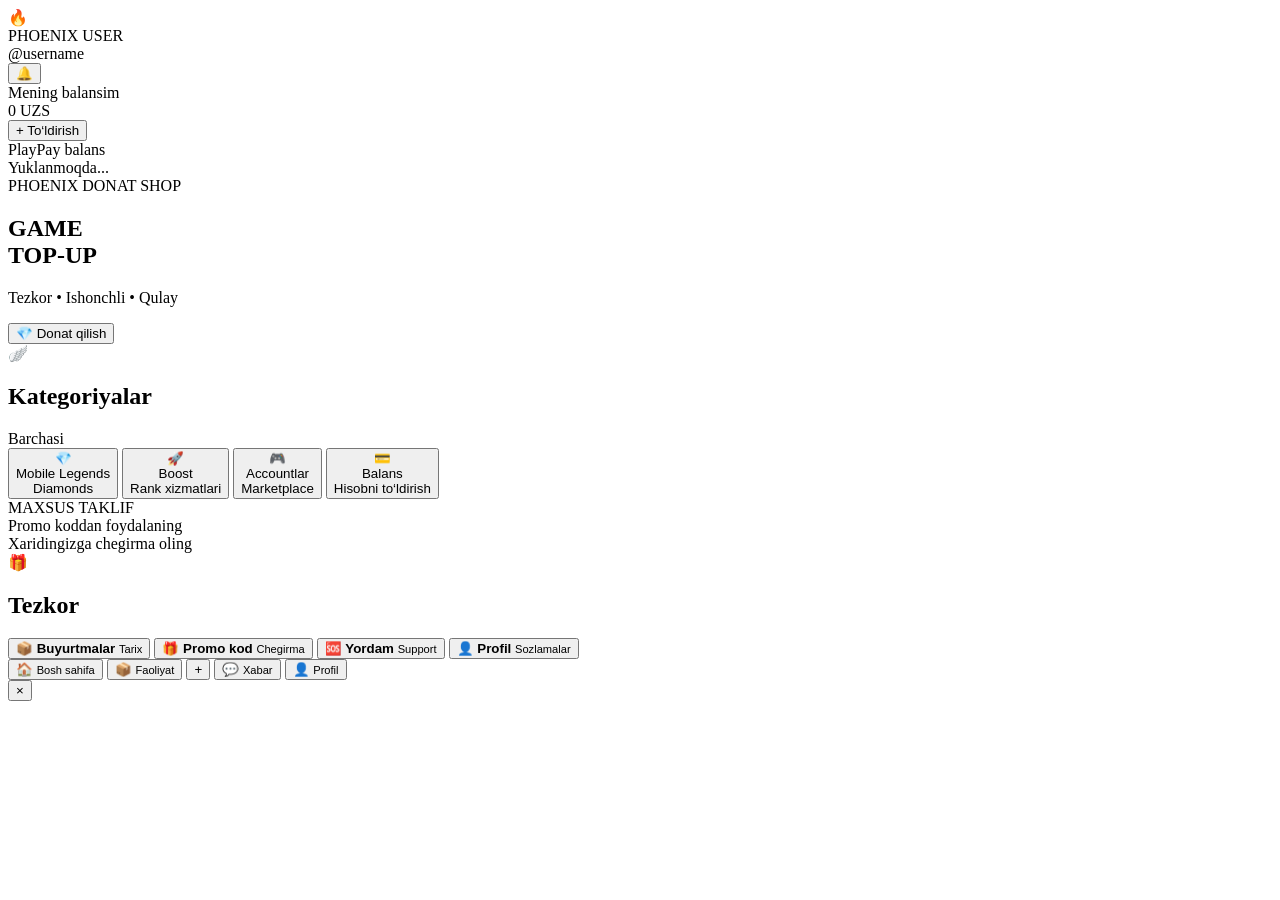
==== commit 2ea29427: "Update index.html" ====
--- a/webapp/index.html
+++ b/webapp/index.html
@@ -87,7 +87,22 @@
 
     </section>
 
-
+<section class="balance-card">
+
+    <div>
+        <div class="balance-title">
+            PlayPay balans
+        </div>
+
+        <div
+            class="balance-value"
+            id="playpayBalanceValue"
+        >
+            Yuklanmoqda...
+        </div>
+    </div>
+
+</section>
     <!-- HERO -->
     <section class="hero">
 
